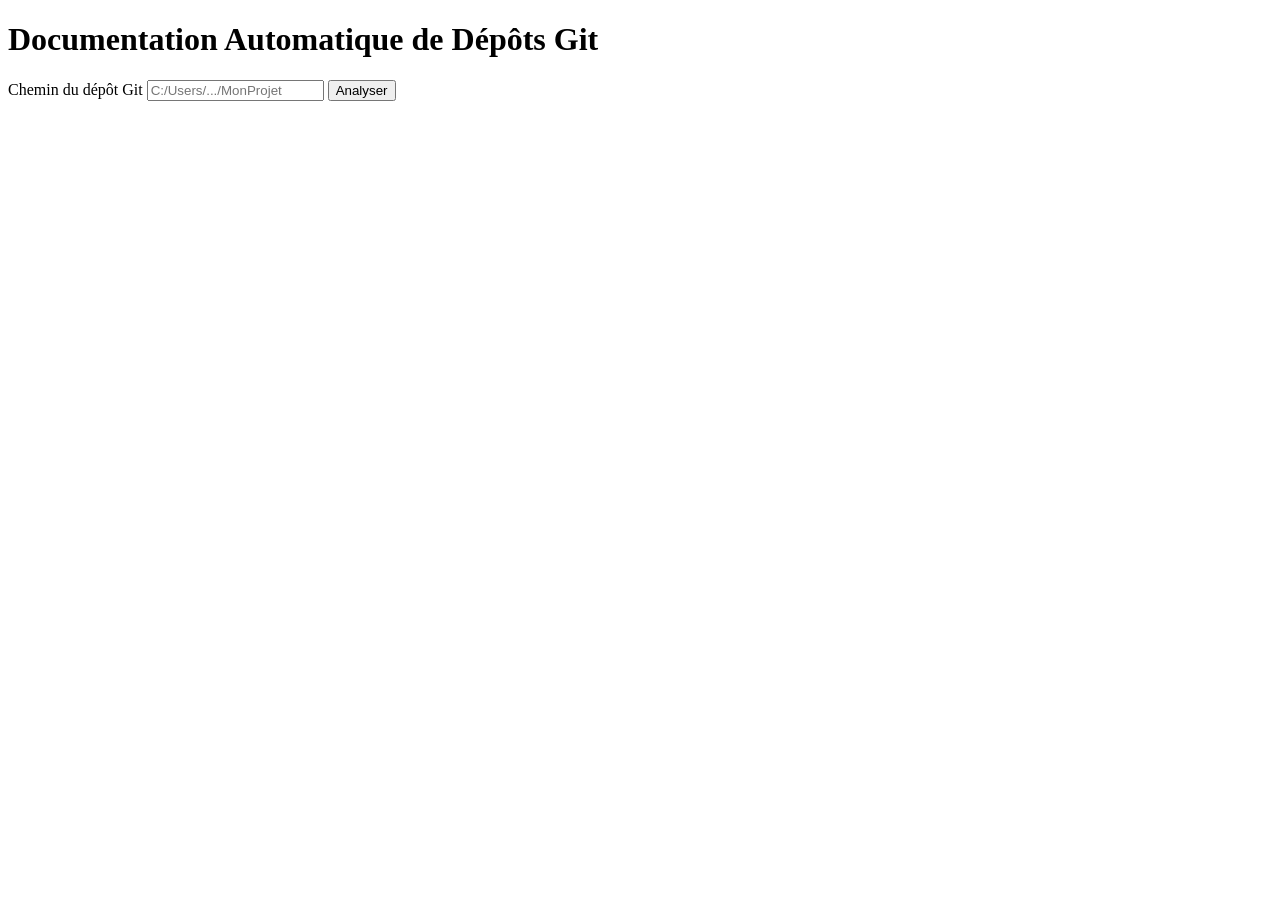
==== templates/index.html @ 940a755f "Initial commit: create Flask project structure" ====
<!DOCTYPE html>
<html lang="fr">
<head>
    <meta charset="UTF-8">
    <title>GitDoc AI</title>
    <link rel="stylesheet" href="{{ url_for('static', filename='css/style.css') }}">
</head>
<body>

<div class="container">

    <h1>Documentation Automatique de Dépôts Git</h1>

    <form>

        <label>Chemin du dépôt Git</label>

        <input
            type="text"
            placeholder="C:/Users/.../MonProjet">

        <button type="submit">
            Analyser
        </button>

    </form>

</div>

</body>
</html>
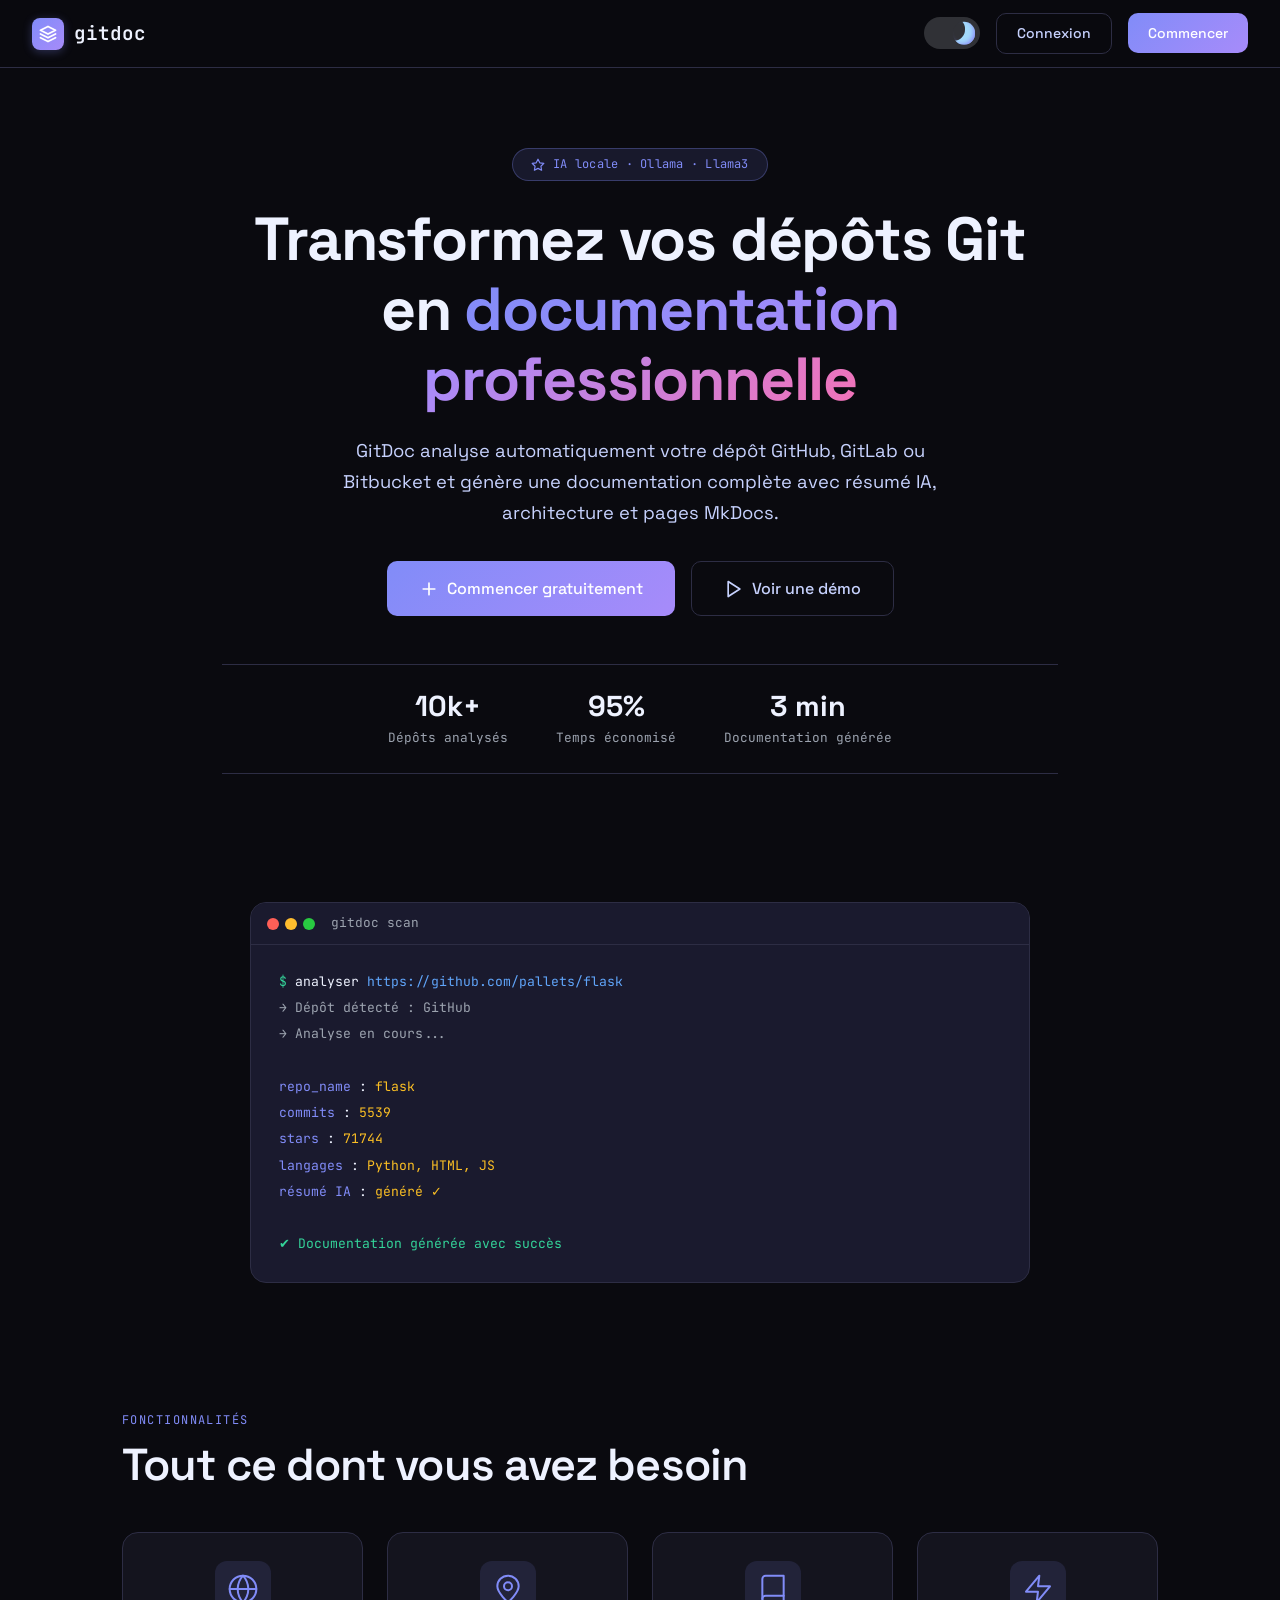
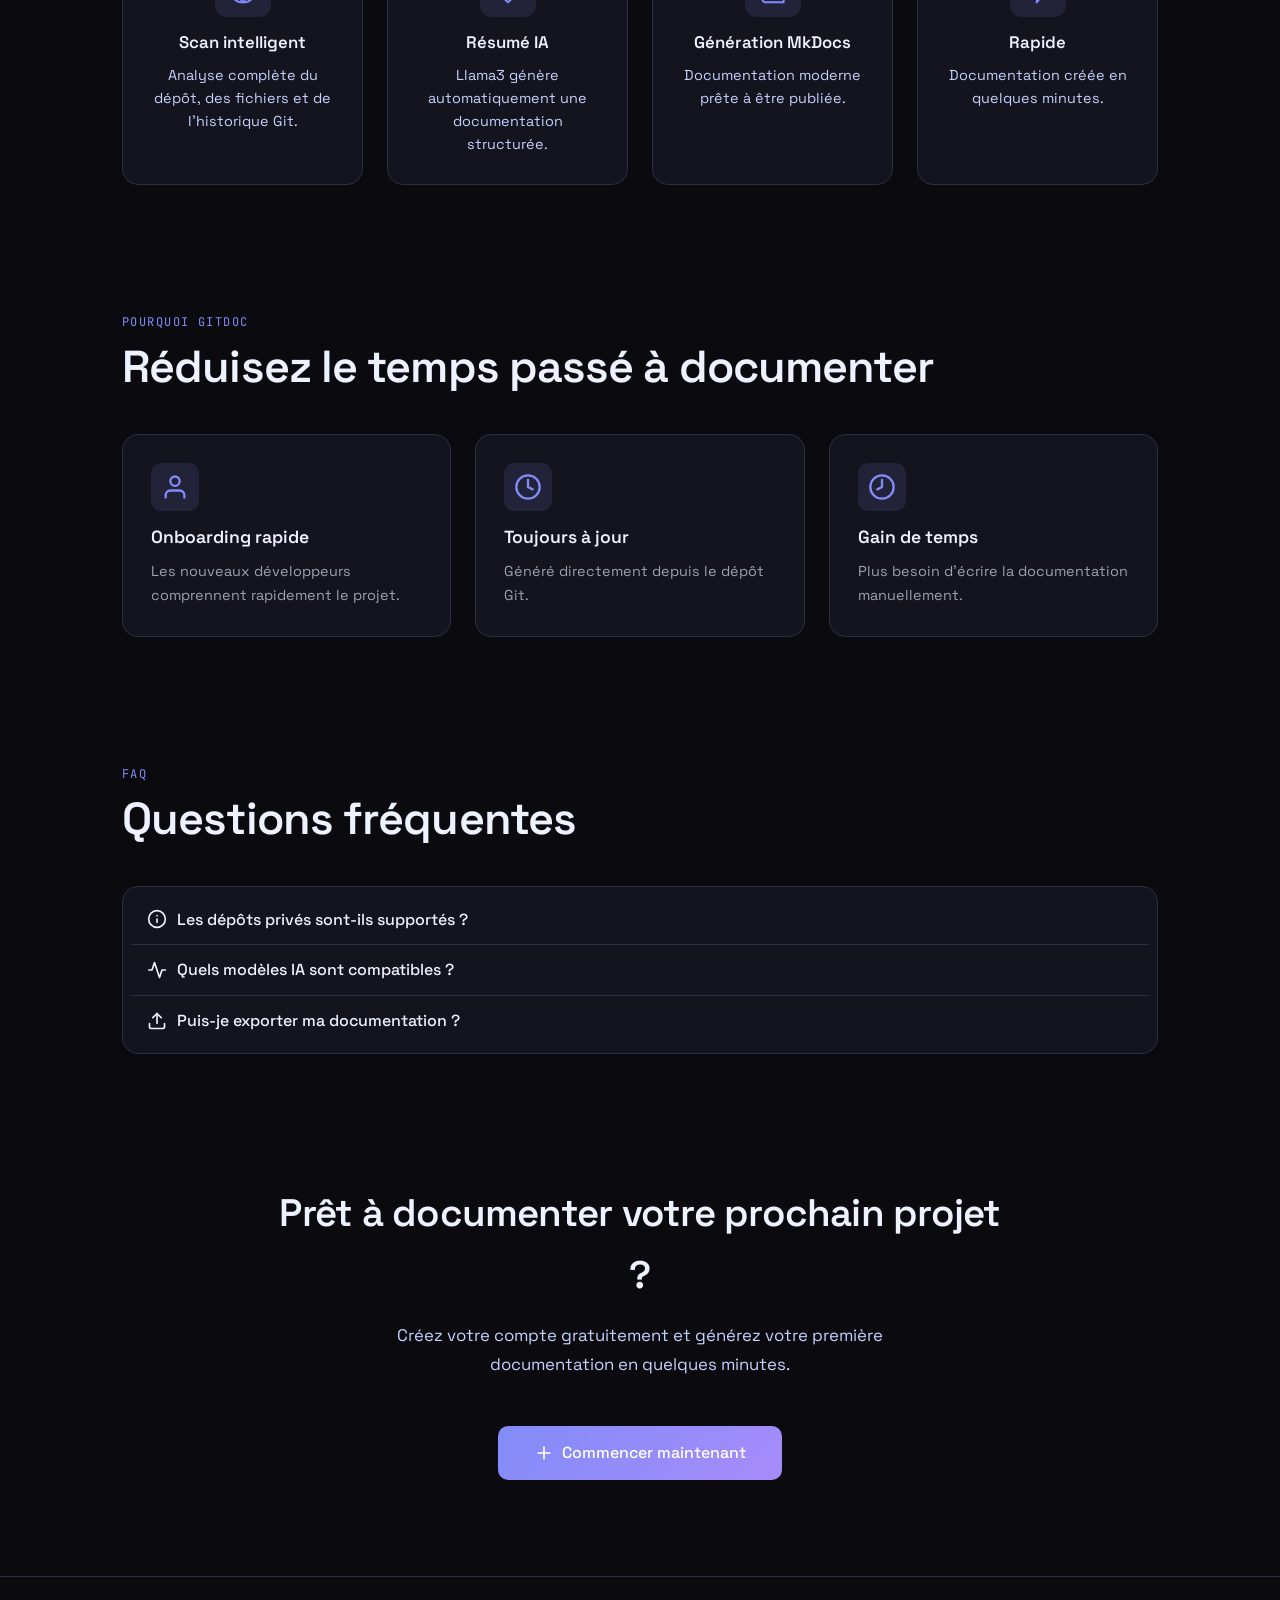
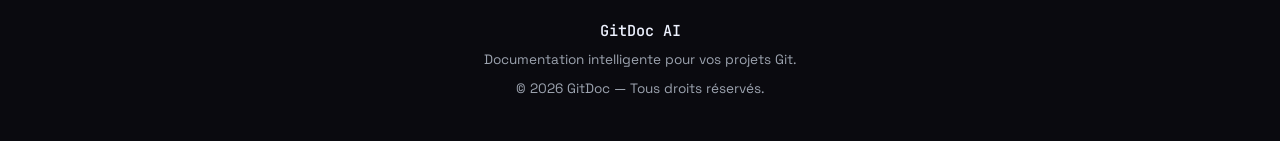
==== commit 3240d6d3: "Update project" ====
--- a/templates/index.html
+++ b/templates/index.html
@@ -1,31 +1,314 @@
 <!DOCTYPE html>
-<html lang="fr">
+<html lang="fr" data-theme="dark">
 <head>
     <meta charset="UTF-8">
-    <title>GitDoc AI</title>
-    <link rel="stylesheet" href="{{ url_for('static', filename='css/style.css') }}">
+    <meta name="viewport" content="width=device-width, initial-scale=1.0">
+    <title>GitDoc AI — Documentation automatique pour vos dépôts Git</title>
+    <link rel="stylesheet" href="/static/css/themes.css">
+    <link rel="stylesheet" href="/static/css/style.css">
 </head>
 <body>
 
-<div class="container">
-
-    <h1>Documentation Automatique de Dépôts Git</h1>
-
-    <form>
-
-        <label>Chemin du dépôt Git</label>
-
-        <input
-            type="text"
-            placeholder="C:/Users/.../MonProjet">
-
-        <button type="submit">
-            Analyser
-        </button>
-
-    </form>
-
-</div>
-
+    <!-- =====================================
+         NAVBAR
+    ===================================== -->
+    <nav class="navbar">
+        <a href="#" class="nav-logo">
+            <div class="logo-icon">
+                <svg width="18" height="18" viewBox="0 0 24 24" fill="none" stroke="white" stroke-width="2.5" stroke-linecap="round" stroke-linejoin="round">
+                    <path d="M12 2L2 7l10 5 10-5-10-5z"/>
+                    <path d="M2 17l10 5 10-5"/>
+                    <path d="M2 12l10 5 10-5"/>
+                </svg>
+            </div>
+            gitdoc<span class="logo-accent"></span>
+        </a>
+
+        <div class="nav-links">
+            <label class="switch" id="themeToggle" title="Changer le thème">
+                <input type="checkbox" id="themeCheckbox">
+                <span class="slider"></span>
+            </label>
+            <a href="/login" class="btn btn-ghost">Connexion</a>
+            <a href="/register" class="btn btn-primary">Commencer</a>
+        </div>
+    </nav>
+
+    <!-- =====================================
+         HERO
+    ===================================== -->
+    <section class="hero">
+        <div class="hero-badge">
+            <svg width="14" height="14" viewBox="0 0 24 24" fill="none" stroke="currentColor" stroke-width="2" stroke-linecap="round" stroke-linejoin="round">
+                <polygon points="12 2 15.09 8.26 22 9.27 17 14.14 18.18 21.02 12 17.77 5.82 21.02 7 14.14 2 9.27 8.91 8.26 12 2"/>
+            </svg>
+            IA locale · Ollama · Llama3
+        </div>
+
+        <h1>
+            Transformez vos dépôts Git en
+            <span class="highlight">documentation professionnelle</span>
+        </h1>
+
+        <p>
+            GitDoc analyse automatiquement votre dépôt GitHub, GitLab ou Bitbucket
+            et génère une documentation complète avec résumé IA, architecture et pages MkDocs.
+        </p>
+
+        <div class="hero-actions">
+            <a href="/register" class="btn btn-primary btn-lg">
+                <svg width="20" height="20" viewBox="0 0 24 24" fill="none" stroke="currentColor" stroke-width="2" stroke-linecap="round" stroke-linejoin="round">
+                    <path d="M12 5v14M5 12h14"/>
+                </svg>
+                Commencer gratuitement
+            </a>
+            <a href="#demo" class="btn btn-ghost btn-lg">
+                <svg width="20" height="20" viewBox="0 0 24 24" fill="none" stroke="currentColor" stroke-width="2" stroke-linecap="round" stroke-linejoin="round">
+                    <polygon points="5 3 19 12 5 21 5 3"/>
+                </svg>
+                Voir une démo
+            </a>
+        </div>
+
+        <div class="hero-stats">
+            <div>
+                <strong>10k+</strong>
+                <span>Dépôts analysés</span>
+            </div>
+            <div>
+                <strong>95%</strong>
+                <span>Temps économisé</span>
+            </div>
+            <div>
+                <strong>3 min</strong>
+                <span>Documentation générée</span>
+            </div>
+        </div>
+    </section>
+
+    <!-- =====================================
+         TERMINAL DEMO
+    ===================================== -->
+    <section id="demo" class="section">
+        <div class="terminal-wrap">
+            <div class="terminal">
+                <div class="terminal-bar">
+                    <span class="terminal-dot" style="background:#FF5F57"></span>
+                    <span class="terminal-dot" style="background:#FFBD2E"></span>
+                    <span class="terminal-dot" style="background:#28CA41"></span>
+                    <span style="margin-left:10px;color:var(--text-muted);font-size:.8rem;">gitdoc scan</span>
+                </div>
+                <div class="terminal-body">
+                    <div>
+                        <span class="t-prompt">$</span>
+                        analyser
+                        <span class="t-url">https://github.com/pallets/flask</span>
+                    </div>
+                    <div class="t-muted">→ Dépôt détecté : GitHub</div>
+                    <div class="t-muted">→ Analyse en cours...</div>
+                    <br>
+                    <div>
+                        <span class="t-key">repo_name</span>
+                        : <span class="t-val">flask</span>
+                    </div>
+                    <div>
+                        <span class="t-key">commits</span>
+                        : <span class="t-val">5539</span>
+                    </div>
+                    <div>
+                        <span class="t-key">stars</span>
+                        : <span class="t-val">71744</span>
+                    </div>
+                    <div>
+                        <span class="t-key">langages</span>
+                        : <span class="t-val">Python, HTML, JS</span>
+                    </div>
+                    <div>
+                        <span class="t-key">résumé IA</span>
+                        : <span class="t-val">généré ✓</span>
+                    </div>
+                    <br>
+                    <div class="t-ok">✔ Documentation générée avec succès</div>
+                </div>
+            </div>
+        </div>
+    </section>
+
+    <!-- =====================================
+         FEATURES
+    ===================================== -->
+    <section class="section">
+        <div class="section-label">Fonctionnalités</div>
+        <h2>Tout ce dont vous avez besoin</h2>
+        <div class="features">
+            <div class="feature-card">
+                <div class="feature-icon">
+                    <svg width="32" height="32" viewBox="0 0 24 24" fill="none" stroke="currentColor" stroke-width="1.5" stroke-linecap="round" stroke-linejoin="round">
+                        <circle cx="12" cy="12" r="10"/>
+                        <line x1="2" y1="12" x2="22" y2="12"/>
+                        <path d="M12 2a15.3 15.3 0 0 1 4 10 15.3 15.3 0 0 1-4 10 15.3 15.3 0 0 1-4-10 15.3 15.3 0 0 1 4-10z"/>
+                    </svg>
+                </div>
+                <h3>Scan intelligent</h3>
+                <p>Analyse complète du dépôt, des fichiers et de l'historique Git.</p>
+            </div>
+
+            <div class="feature-card">
+                <div class="feature-icon">
+                    <svg width="32" height="32" viewBox="0 0 24 24" fill="none" stroke="currentColor" stroke-width="1.5" stroke-linecap="round" stroke-linejoin="round">
+                        <path d="M12 2a8 8 0 0 0-8 8c0 5 8 12 8 12s8-7 8-12a8 8 0 0 0-8-8z"/>
+                        <circle cx="12" cy="10" r="3"/>
+                    </svg>
+                </div>
+                <h3>Résumé IA</h3>
+                <p>Llama3 génère automatiquement une documentation structurée.</p>
+            </div>
+
+            <div class="feature-card">
+                <div class="feature-icon">
+                    <svg width="32" height="32" viewBox="0 0 24 24" fill="none" stroke="currentColor" stroke-width="1.5" stroke-linecap="round" stroke-linejoin="round">
+                        <path d="M4 19.5A2.5 2.5 0 0 1 6.5 17H20"/>
+                        <path d="M6.5 2H20v20H6.5A2.5 2.5 0 0 1 4 19.5v-15A2.5 2.5 0 0 1 6.5 2z"/>
+                    </svg>
+                </div>
+                <h3>Génération MkDocs</h3>
+                <p>Documentation moderne prête à être publiée.</p>
+            </div>
+
+            <div class="feature-card">
+                <div class="feature-icon">
+                    <svg width="32" height="32" viewBox="0 0 24 24" fill="none" stroke="currentColor" stroke-width="1.5" stroke-linecap="round" stroke-linejoin="round">
+                        <polygon points="13 2 3 14 12 14 11 22 21 10 12 10 13 2"/>
+                    </svg>
+                </div>
+                <h3>Rapide</h3>
+                <p>Documentation créée en quelques minutes.</p>
+            </div>
+        </div>
+    </section>
+
+    <!-- =====================================
+         WHY GITDOC
+    ===================================== -->
+    <section class="section">
+        <div class="section-label">Pourquoi GitDoc</div>
+        <h2>Réduisez le temps passé à documenter</h2>
+        <div class="grid-3">
+            <div class="card">
+                <div class="card-icon">
+                    <svg width="28" height="28" viewBox="0 0 24 24" fill="none" stroke="var(--primary)" stroke-width="2" stroke-linecap="round" stroke-linejoin="round">
+                        <path d="M20 21v-2a4 4 0 0 0-4-4H8a4 4 0 0 0-4 4v2"/>
+                        <circle cx="12" cy="7" r="4"/>
+                    </svg>
+                </div>
+                <h3>Onboarding rapide</h3>
+                <p class="text-muted">Les nouveaux développeurs comprennent rapidement le projet.</p>
+            </div>
+
+            <div class="card">
+                <div class="card-icon">
+                    <svg width="28" height="28" viewBox="0 0 24 24" fill="none" stroke="var(--primary)" stroke-width="2" stroke-linecap="round" stroke-linejoin="round">
+                        <circle cx="12" cy="12" r="10"/>
+                        <polyline points="12 6 12 12 16 14"/>
+                    </svg>
+                </div>
+                <h3>Toujours à jour</h3>
+                <p class="text-muted">Généré directement depuis le dépôt Git.</p>
+            </div>
+
+            <div class="card">
+                <div class="card-icon">
+                    <svg width="28" height="28" viewBox="0 0 24 24" fill="none" stroke="var(--primary)" stroke-width="2" stroke-linecap="round" stroke-linejoin="round">
+                        <circle cx="12" cy="12" r="10"/>
+                        <polyline points="12 6 12 12 8 14"/>
+                    </svg>
+                </div>
+                <h3>Gain de temps</h3>
+                <p class="text-muted">Plus besoin d'écrire la documentation manuellement.</p>
+            </div>
+        </div>
+    </section>
+
+    <!-- =====================================
+         FAQ
+    ===================================== -->
+    <section class="section">
+        <div class="section-label">FAQ</div>
+        <h2>Questions fréquentes</h2>
+        <div class="card faq-card">
+            <details>
+                <summary>
+                    <svg width="20" height="20" viewBox="0 0 24 24" fill="none" stroke="currentColor" stroke-width="2" stroke-linecap="round" stroke-linejoin="round">
+                        <circle cx="12" cy="12" r="10"/>
+                        <line x1="12" y1="16" x2="12" y2="12"/>
+                        <line x1="12" y1="8" x2="12.01" y2="8"/>
+                    </svg>
+                    Les dépôts privés sont-ils supportés ?
+                </summary>
+                <p class="mt-2 text-muted">Oui, via un token GitHub ou GitLab.</p>
+            </details>
+            <hr class="divider">
+            <details>
+                <summary>
+                    <svg width="20" height="20" viewBox="0 0 24 24" fill="none" stroke="currentColor" stroke-width="2" stroke-linecap="round" stroke-linejoin="round">
+                        <polyline points="22 12 18 12 15 21 9 3 6 12 2 12"/>
+                    </svg>
+                    Quels modèles IA sont compatibles ?
+                </summary>
+                <p class="mt-2 text-muted">Llama3, Mistral, Gemma et tout modèle Ollama.</p>
+            </details>
+            <hr class="divider">
+            <details>
+                <summary>
+                    <svg width="20" height="20" viewBox="0 0 24 24" fill="none" stroke="currentColor" stroke-width="2" stroke-linecap="round" stroke-linejoin="round">
+                        <path d="M21 15v4a2 2 0 0 1-2 2H5a2 2 0 0 1-2-2v-4"/>
+                        <polyline points="17 8 12 3 7 8"/>
+                        <line x1="12" y1="3" x2="12" y2="15"/>
+                    </svg>
+                    Puis-je exporter ma documentation ?
+                </summary>
+                <p class="mt-2 text-muted">Oui, sous forme de site MkDocs.</p>
+            </details>
+        </div>
+    </section>
+
+    <!-- =====================================
+         CTA
+    ===================================== -->
+    <section class="cta-section">
+        <h2>Prêt à documenter votre prochain projet ?</h2>
+        <p>Créez votre compte gratuitement et générez votre première documentation en quelques minutes.</p>
+        <a href="/register" class="btn btn-primary btn-lg mt-3">
+            <svg width="20" height="20" viewBox="0 0 24 24" fill="none" stroke="currentColor" stroke-width="2" stroke-linecap="round" stroke-linejoin="round">
+                <path d="M12 5v14M5 12h14"/>
+            </svg>
+            Commencer maintenant
+        </a>
+    </section>
+
+    <!-- =====================================
+         FOOTER
+    ===================================== -->
+    <footer class="footer">
+        <div>GitDoc AI</div>
+        <div class="mt-1">Documentation intelligente pour vos projets Git.</div>
+        <div class="mt-1">© 2026 GitDoc — Tous droits réservés.</div>
+    </footer>
+
+    <script>
+        (() => {
+            const checkbox = document.getElementById('themeCheckbox');
+            const html = document.documentElement;
+            const saved = localStorage.getItem('gitdoc-theme') || 'dark';
+            html.setAttribute('data-theme', saved);
+            checkbox.checked = (saved === 'dark');
+
+            checkbox.addEventListener('change', () => {
+                const next = checkbox.checked ? 'dark' : 'light';
+                html.setAttribute('data-theme', next);
+                localStorage.setItem('gitdoc-theme', next);
+            });
+        })();
+    </script>
 </body>
 </html>
--- a/static/css/themes.css
+++ b/static/css/themes.css
@@ -0,0 +1,185 @@
+/* ═══════════════════════════════════════════════
+   themes.css — Thèmes Light/Dark Vibrants
+   ═══════════════════════════════════════════════ */
+
+/* ── Thème Light ── */
+[data-theme="light"] {
+    --background: #F8F7F2;
+    --surface: #FFFFFF;
+    --primary: #4F46E5;
+    --secondary: #F59E0B;
+    --accent: #1E1B4B;
+    --text-primary: #1E1B4B;
+    --text-secondary: #4B5563;
+    --text-muted: #6B7280;
+    --border: #E5E7EB;
+    --border-hover: #A5B4FC;
+    --nav-bg: rgba(248, 247, 242, 0.92);
+    --code-bg: #F3F4F6;
+    --input-bg: #FFFFFF;
+    --accent-bg: rgba(79, 70, 229, 0.10);
+    --accent-border: rgba(79, 70, 229, 0.25);
+    --accent-hover: #4338CA;
+    --success: #10B981;
+    --success-bg: rgba(16, 185, 129, 0.12);
+    --danger: #EF4444;
+    --danger-bg: rgba(239, 68, 68, 0.12);
+    --warning: #F59E0B;
+    --warning-bg: rgba(245, 158, 11, 0.12);
+    --info: #3B82F6;
+    --info-bg: rgba(59, 130, 246, 0.12);
+    --green: #059669;
+    --blue: #4F46E5;
+    --orange: #D97706;
+    --red: #DC2626;
+    --purple: #7C3AED;
+    --shadow: 0 4px 24px rgba(0, 0, 0, 0.06);
+    --shadow-hover: 0 8px 32px rgba(79, 70, 229, 0.12);
+    --icon-gradient: linear-gradient(135deg, #4F46E5, #7C3AED);
+}
+
+/* ── Thème Dark ── */
+[data-theme="dark"] {
+    --background: #0A0A0F;
+    --surface: #14141E;
+    --primary: #818CF8;
+    --secondary: #FBBF24;
+    --accent: #EEF2FF;
+    --text-primary: #EEF2FF;
+    --text-secondary: #C7D2FE;
+    --text-muted: #9CA3AF;
+    --border: #2D2D44;
+    --border-hover: #6366F1;
+    --nav-bg: rgba(10, 10, 15, 0.92);
+    --code-bg: #1A1A2E;
+    --input-bg: #1A1A2E;
+    --accent-bg: rgba(129, 140, 248, 0.12);
+    --accent-border: rgba(129, 140, 248, 0.30);
+    --accent-hover: #6366F1;
+    --success: #34D399;
+    --success-bg: rgba(52, 211, 153, 0.12);
+    --danger: #F87171;
+    --danger-bg: rgba(248, 113, 113, 0.12);
+    --warning: #FBBF24;
+    --warning-bg: rgba(251, 191, 36, 0.12);
+    --info: #60A5FA;
+    --info-bg: rgba(96, 165, 250, 0.12);
+    --green: #34D399;
+    --blue: #818CF8;
+    --orange: #FBBF24;
+    --red: #F87171;
+    --purple: #A78BFA;
+    --shadow: 0 4px 24px rgba(0, 0, 0, 0.4);
+    --shadow-hover: 0 8px 32px rgba(129, 140, 248, 0.15);
+    --icon-gradient: linear-gradient(135deg, #818CF8, #A78BFA);
+}
+
+/* Variables dérivées communes */
+:root {
+    --bg-primary: var(--background);
+    --bg-secondary: var(--surface);
+    --bg-tertiary: var(--code-bg);
+    --bg-card: var(--surface);
+    --text-light: var(--text-primary);
+    --accent-light: var(--primary);
+    --accent-dark: var(--accent);
+    --green: var(--success);
+    --red: var(--danger);
+    --orange: var(--warning);
+    --blue: var(--info);
+}
+
+/* Transition pour les changements de thème */
+* {
+    transition: 
+        background-color 0.3s cubic-bezier(0.4, 0, 0.2, 1),
+        color 0.3s cubic-bezier(0.4, 0, 0.2, 1),
+        border-color 0.3s cubic-bezier(0.4, 0, 0.2, 1),
+        box-shadow 0.3s cubic-bezier(0.4, 0, 0.2, 1),
+        fill 0.3s cubic-bezier(0.4, 0, 0.2, 1);
+}
+
+/* Styles spécifiques au thème Light */
+[data-theme="light"] .navbar {
+    border-bottom-color: #E5E7EB;
+}
+[data-theme="light"] .feature-card:hover {
+    box-shadow: 0 8px 32px rgba(79, 70, 229, 0.08);
+}
+[data-theme="light"] .btn-primary {
+    background: linear-gradient(135deg, #4F46E5, #7C3AED);
+}
+[data-theme="light"] .btn-primary:hover {
+    background: linear-gradient(135deg, #4338CA, #6D28D9);
+    box-shadow: 0 4px 20px rgba(79, 70, 229, 0.3);
+}
+[data-theme="light"] .hero .highlight {
+    background: linear-gradient(135deg, #4F46E5, #7C3AED, #EC4899);
+    -webkit-background-clip: text;
+    -webkit-text-fill-color: transparent;
+    background-clip: text;
+}
+[data-theme="light"] .terminal {
+    border-color: #E5E7EB;
+}
+[data-theme="light"] .terminal-bar {
+    background: #F3F4F6;
+}
+
+/* Styles spécifiques au thème Dark */
+[data-theme="dark"] .navbar {
+    border-bottom-color: #2D2D44;
+}
+[data-theme="dark"] .feature-card:hover {
+    box-shadow: 0 8px 32px rgba(129, 140, 248, 0.08);
+}
+[data-theme="dark"] .btn-primary {
+    background: linear-gradient(135deg, #818CF8, #A78BFA);
+}
+[data-theme="dark"] .btn-primary:hover {
+    background: linear-gradient(135deg, #6366F1, #8B5CF6);
+    box-shadow: 0 4px 20px rgba(129, 140, 248, 0.25);
+}
+[data-theme="dark"] .hero .highlight {
+    background: linear-gradient(135deg, #818CF8, #A78BFA, #F472B6);
+    -webkit-background-clip: text;
+    -webkit-text-fill-color: transparent;
+    background-clip: text;
+}
+[data-theme="dark"] .terminal {
+    border-color: #2D2D44;
+}
+[data-theme="dark"] .terminal-bar {
+    background: #1A1A2E;
+}
+
+/* Personnalisation des scrollbars */
+[data-theme="light"] ::-webkit-scrollbar {
+    width: 8px;
+    height: 8px;
+}
+[data-theme="light"] ::-webkit-scrollbar-track {
+    background: #F3F4F6;
+}
+[data-theme="light"] ::-webkit-scrollbar-thumb {
+    background: #D1D5DB;
+    border-radius: 999px;
+}
+[data-theme="light"] ::-webkit-scrollbar-thumb:hover {
+    background: #9CA3AF;
+}
+
+[data-theme="dark"] ::-webkit-scrollbar {
+    width: 8px;
+    height: 8px;
+}
+[data-theme="dark"] ::-webkit-scrollbar-track {
+    background: #1A1A2E;
+}
+[data-theme="dark"] ::-webkit-scrollbar-thumb {
+    background: #2D2D44;
+    border-radius: 999px;
+}
+[data-theme="dark"] ::-webkit-scrollbar-thumb:hover {
+    background: #4B4B6B;
+}
--- a/static/css/style.css
+++ b/static/css/style.css
@@ -0,0 +1,1868 @@
+/* ═══════════════════════════════════════════════
+   style.css — Styles GitDoc AI
+   ═══════════════════════════════════════════════ */
+
+@import url('https://fonts.googleapis.com/css2?family=Space+Grotesk:wght@400;500;600;700&family=JetBrains+Mono:wght@400;500&display=swap');
+
+/* ── Reset ── */
+*, *::before, *::after {
+    box-sizing: border-box;
+    margin: 0;
+    padding: 0;
+}
+
+/* ── Base ── */
+:root {
+    --radius: 10px;
+    --radius-lg: 16px;
+    --radius-xl: 24px;
+    --transition: all 0.25s ease;
+}
+
+html {
+    scroll-behavior: smooth;
+}
+
+body {
+    font-family: 'Space Grotesk', sans-serif;
+    background: var(--bg-primary);
+    color: var(--text-primary);
+    min-height: 100vh;
+    line-height: 1.6;
+    transition: background 0.3s ease, color 0.3s ease;
+}
+
+/* ════════════════════════════════════════════════
+   NAVBAR
+   ════════════════════════════════════════════════ */
+.navbar {
+    position: sticky;
+    top: 0;
+    z-index: 100;
+    background: var(--nav-bg);
+    backdrop-filter: blur(16px);
+    -webkit-backdrop-filter: blur(16px);
+    border-bottom: 1px solid var(--border);
+    padding: 0 2rem;
+    height: 68px;
+    display: flex;
+    align-items: center;
+    justify-content: space-between;
+    transition: background 0.3s ease, border-color 0.3s ease;
+}
+
+.nav-logo {
+    font-family: 'JetBrains Mono', monospace;
+    font-size: 1.2rem;
+    font-weight: 600;
+    color: var(--text-primary);
+    text-decoration: none;
+    display: flex;
+    align-items: center;
+    gap: 10px;
+    transition: color 0.3s ease;
+}
+
+.logo-icon {
+    width: 32px;
+    height: 32px;
+    border-radius: 8px;
+    background: var(--icon-gradient);
+    display: flex;
+    align-items: center;
+    justify-content: center;
+    flex-shrink: 0;
+    box-shadow: 0 2px 10px rgba(129, 140, 248, 0.3);
+}
+
+.nav-links {
+    display: flex;
+    align-items: center;
+    gap: 1rem;
+}
+
+/* ── Switch Toggle ── */
+.switch {
+    display: block;
+    --width-of-switch: 3.5em;
+    --height-of-switch: 2em;
+    --size-of-icon: 1.4em;
+    --slider-offset: 0.3em;
+    position: relative;
+    width: var(--width-of-switch);
+    height: var(--height-of-switch);
+    flex-shrink: 0;
+    cursor: pointer;
+}
+
+.switch input {
+    opacity: 0;
+    width: 0;
+    height: 0;
+}
+
+.slider {
+    position: absolute;
+    cursor: pointer;
+    top: 0;
+    left: 0;
+    right: 0;
+    bottom: 0;
+    background-color: #f4f4f5;
+    transition: .4s;
+    border-radius: 30px;
+}
+
+.slider:before {
+    position: absolute;
+    content: "";
+    height: var(--size-of-icon, 1.4em);
+    width: var(--size-of-icon, 1.4em);
+    border-radius: 20px;
+    left: var(--slider-offset, 0.3em);
+    top: 50%;
+    transform: translateY(-50%);
+    background: linear-gradient(40deg, #ff0080, #ff8c00 70%);
+    transition: .4s;
+}
+
+input:checked + .slider {
+    background-color: #303136;
+}
+
+input:checked + .slider:before {
+    left: calc(100% - (var(--size-of-icon, 1.4em) + var(--slider-offset, 0.3em)));
+    background: #303136;
+    box-shadow: inset -3px -2px 5px -2px #8983f7, inset -10px -4px 0 0 #a3dafb;
+}
+
+/* ════════════════════════════════════════════════
+   BOUTONS
+   ════════════════════════════════════════════════ */
+.btn {
+    display: inline-flex;
+    align-items: center;
+    justify-content: center;
+    gap: 8px;
+    padding: 8px 20px;
+    border-radius: var(--radius);
+    font-family: 'Space Grotesk', sans-serif;
+    font-size: 0.875rem;
+    font-weight: 500;
+    text-decoration: none;
+    cursor: pointer;
+    transition: var(--transition);
+    border: none;
+    white-space: nowrap;
+    min-height: 40px;
+}
+
+.btn-primary {
+    background: var(--primary);
+    color: #fff;
+}
+
+.btn-primary:hover {
+    background: var(--accent-hover);
+    transform: translateY(-2px);
+    box-shadow: 0 4px 16px rgba(79, 70, 229, 0.3);
+}
+
+.btn-ghost {
+    background: transparent;
+    color: var(--text-secondary);
+    border: 1px solid var(--border);
+}
+
+.btn-ghost:hover {
+    color: var(--text-primary);
+    background: var(--bg-tertiary);
+    border-color: var(--text-muted);
+    transform: translateY(-2px);
+}
+
+.btn-lg {
+    padding: 14px 32px;
+    font-size: 1rem;
+    min-height: 52px;
+}
+
+/* ════════════════════════════════════════════════
+   HERO
+   ════════════════════════════════════════════════ */
+.hero {
+    padding: 5rem 2rem 4rem;
+    text-align: center;
+    max-width: 900px;
+    margin: 0 auto;
+}
+
+.hero-badge {
+    display: inline-flex;
+    align-items: center;
+    gap: 8px;
+    font-family: 'JetBrains Mono', monospace;
+    font-size: 0.75rem;
+    padding: 6px 18px;
+    border-radius: 999px;
+    background: var(--accent-bg);
+    color: var(--primary);
+    border: 1px solid var(--accent-border);
+    margin-bottom: 1.5rem;
+    letter-spacing: 0.02em;
+    transition: background 0.3s ease, color 0.3s ease;
+}
+
+.hero h1 {
+    font-size: clamp(2.2rem, 5vw, 3.8rem);
+    font-weight: 700;
+    line-height: 1.15;
+    margin-bottom: 1.25rem;
+    letter-spacing: -0.02em;
+}
+
+.hero .highlight {
+    background: var(--icon-gradient);
+    -webkit-background-clip: text;
+    -webkit-text-fill-color: transparent;
+    background-clip: text;
+}
+
+.hero p {
+    font-size: 1.15rem;
+    color: var(--text-secondary);
+    max-width: 640px;
+    margin: 0 auto 2rem;
+    line-height: 1.7;
+}
+
+.hero-actions {
+    display: flex;
+    justify-content: center;
+    gap: 1rem;
+    flex-wrap: wrap;
+    margin-bottom: 3rem;
+}
+
+.hero-stats {
+    display: flex;
+    justify-content: center;
+    gap: 3rem;
+    flex-wrap: wrap;
+    padding: 1.5rem 0;
+    border-top: 1px solid var(--border);
+    border-bottom: 1px solid var(--border);
+}
+
+.hero-stats div {
+    text-align: center;
+}
+
+.hero-stats strong {
+    display: block;
+    font-size: 1.8rem;
+    font-weight: 700;
+    color: var(--text-primary);
+    line-height: 1.2;
+}
+
+.hero-stats span {
+    font-size: 0.8rem;
+    color: var(--text-muted);
+    font-family: 'JetBrains Mono', monospace;
+}
+
+/* ════════════════════════════════════════════════
+   SECTIONS
+   ════════════════════════════════════════════════ */
+.section {
+    padding: 4rem 2rem;
+    max-width: 1100px;
+    margin: 0 auto;
+}
+
+.section-label {
+    font-family: 'JetBrains Mono', monospace;
+    font-size: 0.75rem;
+    color: var(--primary);
+    text-transform: uppercase;
+    letter-spacing: 0.12em;
+    margin-bottom: 0.5rem;
+    display: block;
+}
+
+.section h2 {
+    font-size: clamp(1.8rem, 3.5vw, 2.8rem);
+    font-weight: 600;
+    margin-bottom: 2.5rem;
+    letter-spacing: -0.02em;
+    line-height: 1.2;
+}
+
+/* ════════════════════════════════════════════════
+   TERMINAL
+   ════════════════════════════════════════════════ */
+.terminal-wrap {
+    max-width: 780px;
+    margin: 0 auto;
+}
+
+.terminal {
+    background: var(--code-bg);
+    border: 1px solid var(--border);
+    border-radius: var(--radius-lg);
+    overflow: hidden;
+    font-family: 'JetBrains Mono', monospace;
+    transition: border-color 0.3s ease, background 0.3s ease;
+}
+
+.terminal-bar {
+    background: var(--bg-tertiary);
+    padding: 10px 16px;
+    display: flex;
+    align-items: center;
+    gap: 6px;
+    border-bottom: 1px solid var(--border);
+    transition: background 0.3s ease, border-color 0.3s ease;
+}
+
+.terminal-dot {
+    width: 12px;
+    height: 12px;
+    border-radius: 50%;
+    flex-shrink: 0;
+}
+
+.terminal-body {
+    padding: 1.5rem 1.75rem;
+    font-size: 0.82rem;
+    line-height: 2;
+    color: var(--text-primary);
+}
+
+.t-prompt {
+    color: var(--green);
+}
+.t-url {
+    color: var(--blue);
+}
+.t-key {
+    color: var(--primary);
+}
+.t-val {
+    color: var(--orange);
+}
+.t-ok {
+    color: var(--green);
+}
+.t-muted {
+    color: var(--text-muted);
+}
+
+/* ════════════════════════════════════════════════
+   FEATURES
+   ════════════════════════════════════════════════ */
+.features {
+    display: grid;
+    grid-template-columns: repeat(auto-fit, minmax(220px, 1fr));
+    gap: 1.5rem;
+}
+
+.feature-card {
+    background: var(--bg-secondary);
+    border: 1px solid var(--border);
+    border-radius: var(--radius-lg);
+    padding: 1.75rem 1.5rem;
+    text-align: center;
+    transition: var(--transition);
+}
+
+.feature-card:hover {
+    border-color: var(--border-hover);
+    transform: translateY(-4px);
+    box-shadow: var(--shadow-hover);
+}
+
+.feature-icon {
+    display: flex;
+    align-items: center;
+    justify-content: center;
+    width: 56px;
+    height: 56px;
+    margin: 0 auto 0.75rem;
+    border-radius: 12px;
+    background: var(--accent-bg);
+    color: var(--primary);
+    transition: var(--transition);
+}
+
+.feature-card:hover .feature-icon {
+    background: var(--primary);
+    color: white;
+    transform: scale(1.05);
+}
+
+.feature-card h3 {
+    font-size: 1.05rem;
+    font-weight: 600;
+    margin-bottom: 0.5rem;
+}
+
+.feature-card p {
+    font-size: 0.9rem;
+    color: var(--text-secondary);
+    line-height: 1.6;
+}
+
+/* ════════════════════════════════════════════════
+   CARDS
+   ════════════════════════════════════════════════ */
+.card {
+    background: var(--bg-secondary);
+    border: 1px solid var(--border);
+    border-radius: var(--radius-lg);
+    padding: 1.75rem;
+    transition: var(--transition);
+}
+
+.card:hover {
+    border-color: var(--border-hover);
+}
+
+.card-icon {
+    display: flex;
+    align-items: center;
+    justify-content: center;
+    width: 48px;
+    height: 48px;
+    margin-bottom: 0.75rem;
+    border-radius: 10px;
+    background: var(--accent-bg);
+}
+
+.card h3 {
+    font-size: 1.1rem;
+    font-weight: 600;
+    margin-bottom: 0.5rem;
+}
+
+.card p {
+    font-size: 0.9rem;
+    line-height: 1.7;
+}
+
+/* ── Grids ── */
+.grid-3 {
+    display: grid;
+    grid-template-columns: repeat(auto-fit, minmax(240px, 1fr));
+    gap: 1.5rem;
+}
+
+/* ════════════════════════════════════════════════
+   FAQ
+   ════════════════════════════════════════════════ */
+.faq-card {
+    padding: 0.5rem;
+}
+
+details {
+    cursor: pointer;
+    padding: 0.75rem 1rem;
+}
+
+details summary {
+    display: flex;
+    align-items: center;
+    gap: 10px;
+    font-weight: 500;
+    font-size: 1rem;
+    color: var(--text-primary);
+    transition: color 0.3s ease;
+    list-style: none;
+}
+
+details summary::-webkit-details-marker {
+    display: none;
+}
+
+details summary:hover {
+    color: var(--primary);
+}
+
+details[open] summary {
+    color: var(--primary);
+}
+
+details .mt-2 {
+    margin-top: 0.5rem;
+    padding-left: 2rem;
+}
+
+/* ════════════════════════════════════════════════
+   DIVIDER
+   ════════════════════════════════════════════════ */
+.divider {
+    border: none;
+    border-top: 1px solid var(--border);
+    margin: 0;
+}
+
+.mt-1 { margin-top: 0.25rem; }
+.mt-2 { margin-top: 0.5rem; }
+.mt-3 { margin-top: 1.5rem; }
+.mb-3 { margin-bottom: 1.5rem; }
+
+/* ════════════════════════════════════════════════
+   CTA SECTION
+   ════════════════════════════════════════════════ */
+.cta-section {
+    text-align: center;
+    padding: 4rem 2rem;
+    max-width: 800px;
+    margin: 0 auto;
+}
+
+.cta-section h2 {
+    font-size: clamp(1.8rem, 3vw, 2.6rem);
+    font-weight: 600;
+    margin-bottom: 1rem;
+    letter-spacing: -0.02em;
+}
+
+.cta-section p {
+    font-size: 1.05rem;
+    color: var(--text-secondary);
+    max-width: 520px;
+    margin: 0 auto 1.5rem;
+    line-height: 1.7;
+}
+
+.cta-section .btn {
+    min-height: 52px;
+    padding: 14px 36px;
+    font-size: 1rem;
+}
+
+/* ════════════════════════════════════════════════
+   FOOTER
+   ════════════════════════════════════════════════ */
+.footer {
+    border-top: 1px solid var(--border);
+    padding: 2.5rem 2rem;
+    text-align: center;
+    font-size: 0.85rem;
+    color: var(--text-muted);
+    line-height: 1.8;
+    margin-top: 2rem;
+}
+
+.footer > div:first-child {
+    font-family: 'JetBrains Mono', monospace;
+    font-weight: 500;
+    color: var(--text-primary);
+    font-size: 0.95rem;
+}
+
+/* ════════════════════════════════════════════════
+   TEXT UTILITIES
+   ════════════════════════════════════════════════ */
+.text-muted {
+    color: var(--text-muted);
+}
+.text-center {
+    text-align: center;
+}
+
+/* ════════════════════════════════════════════════
+   RESPONSIVE
+   ════════════════════════════════════════════════ */
+@media (max-width: 768px) {
+    .navbar {
+        padding: 0 1rem;
+        height: 60px;
+    }
+    .nav-logo {
+        font-size: 0.95rem;
+    }
+    .nav-links {
+        gap: 8px;
+    }
+    .btn {
+        font-size: 0.8rem;
+        padding: 6px 14px;
+        min-height: 34px;
+    }
+    .btn-lg {
+        padding: 10px 22px;
+        min-height: 44px;
+        font-size: 0.9rem;
+    }
+    .hero {
+        padding: 3rem 1rem 2.5rem;
+    }
+    .hero h1 {
+        font-size: 1.8rem;
+    }
+    .hero p {
+        font-size: 1rem;
+    }
+    .hero-actions {
+        flex-direction: column;
+        align-items: center;
+    }
+    .hero-actions .btn {
+        width: 100%;
+        max-width: 280px;
+    }
+    .hero-stats {
+        gap: 1.5rem;
+    }
+    .hero-stats strong {
+        font-size: 1.4rem;
+    }
+    .section {
+        padding: 2.5rem 1rem;
+    }
+    .section h2 {
+        font-size: 1.6rem;
+    }
+    .terminal-body {
+        padding: 1rem 1.25rem;
+        font-size: 0.72rem;
+        line-height: 1.8;
+    }
+    .features {
+        grid-template-columns: 1fr 1fr;
+        gap: 1rem;
+    }
+    .feature-card {
+        padding: 1.25rem 1rem;
+    }
+    .grid-3 {
+        grid-template-columns: 1fr;
+    }
+    .cta-section {
+        padding: 2.5rem 1rem;
+    }
+    .cta-section h2 {
+        font-size: 1.6rem;
+    }
+    .footer {
+        padding: 1.5rem 1rem;
+        font-size: 0.75rem;
+    }
+}
+
+@media (max-width: 480px) {
+    .features {
+        grid-template-columns: 1fr;
+    }
+    .hero-stats {
+        flex-direction: column;
+        gap: 1rem;
+        padding: 1rem 0;
+    }
+    .hero-stats div {
+        display: flex;
+        justify-content: space-between;
+        align-items: center;
+        gap: 1rem;
+        padding: 0.5rem 0;
+        border-bottom: 1px solid var(--border);
+    }
+    .hero-stats div:last-child {
+        border-bottom: none;
+    }
+    .hero-stats strong {
+        font-size: 1.2rem;
+    }
+    .nav-links .btn-ghost {
+        display: none;
+    }
+    .terminal-body {
+        font-size: 0.65rem;
+        padding: 0.75rem 1rem;
+        line-height: 1.6;
+    }
+}
+    /* ════════════════════════════════════════════════
+    AUTH PAGES (Login / Register)
+    ════════════════════════════════════════════════ */
+
+    /* ── Navbar Auth ── */
+    .auth-nav {
+        position: sticky;
+        top: 0;
+        z-index: 100;
+        padding: 0 2rem;
+        height: 68px;
+        display: flex;
+        justify-content: space-between;
+        align-items: center;
+        border-bottom: 1px solid var(--border);
+        background: var(--nav-bg);
+        backdrop-filter: blur(16px);
+        -webkit-backdrop-filter: blur(16px);
+        transition: background 0.3s ease, border-color 0.3s ease;
+    }
+
+    .auth-nav .nav-logo {
+        font-family: 'JetBrains Mono', monospace;
+        font-size: 1.2rem;
+        font-weight: 600;
+        color: var(--text-primary);
+        text-decoration: none;
+        display: flex;
+        align-items: center;
+        gap: 10px;
+        transition: color 0.3s ease;
+    }
+
+    .auth-nav .nav-actions {
+        display: flex;
+        align-items: center;
+        gap: 12px;
+    }
+
+    /* ── Auth Pages Container ── */
+    .auth-page {
+        min-height: 100vh;
+        display: flex;
+        flex-direction: column;
+        background: var(--bg-primary);
+    }
+
+    .auth-container {
+        flex: 1;
+        display: flex;
+        align-items: center;
+        justify-content: center;
+        padding: 2rem 1.5rem;
+    }
+
+    /* ── Auth Card ── */
+    .auth-card {
+        background: var(--bg-secondary);
+        border: 1px solid var(--border);
+        border-radius: var(--radius-xl);
+        padding: 2.5rem 2rem;
+        max-width: 440px;
+        width: 100%;
+        transition: var(--transition);
+        box-shadow: var(--shadow);
+    }
+
+    .auth-card:hover {
+        border-color: var(--border-hover);
+        box-shadow: var(--shadow-hover);
+    }
+
+    /* ── Auth Header ── */
+    .auth-header {
+        text-align: center;
+        margin-bottom: 2rem;
+    }
+
+    .auth-header .auth-icon {
+        display: inline-flex;
+        align-items: center;
+        justify-content: center;
+        width: 64px;
+        height: 64px;
+        border-radius: 16px;
+        background: var(--accent-bg);
+        margin-bottom: 1rem;
+        transition: var(--transition);
+    }
+
+    .auth-header .auth-icon svg {
+        color: var(--primary);
+    }
+
+    .auth-header h1 {
+        font-size: 1.8rem;
+        font-weight: 700;
+        margin-bottom: 0.5rem;
+        color: var(--text-primary);
+    }
+
+    .auth-header p {
+        color: var(--text-muted);
+        font-size: 0.95rem;
+    }
+
+    /* ── Form Groups ── */
+    .form-group {
+        margin-bottom: 1.25rem;
+    }
+
+    .form-group label {
+        display: flex;
+        align-items: center;
+        gap: 8px;
+        font-size: 0.875rem;
+        font-weight: 500;
+        color: var(--text-secondary);
+        margin-bottom: 0.5rem;
+    }
+
+    .form-group label svg {
+        color: var(--text-muted);
+    }
+
+    .form-control {
+        width: 100%;
+        padding: 0.75rem 1rem;
+        font-size: 0.95rem;
+        font-family: 'Space Grotesk', sans-serif;
+        background: var(--input-bg);
+        border: 1px solid var(--border);
+        border-radius: var(--radius);
+        color: var(--text-primary);
+        transition: var(--transition);
+        outline: none;
+    }
+
+    .form-control:focus {
+        border-color: var(--primary);
+        box-shadow: 0 0 0 3px var(--accent-bg);
+    }
+
+    .form-control::placeholder {
+        color: var(--text-muted);
+        opacity: 0.7;
+    }
+
+    /* ── Auth Footer ── */
+    .auth-footer {
+        text-align: center;
+        margin-top: 1.5rem;
+        color: var(--text-muted);
+        font-size: 0.9rem;
+    }
+
+    .auth-footer a {
+        color: var(--primary);
+        text-decoration: none;
+        font-weight: 500;
+        transition: var(--transition);
+    }
+
+    .auth-footer a:hover {
+        text-decoration: underline;
+        color: var(--accent-hover);
+    }
+
+    /* ── Auth Demo ── */
+    .auth-demo {
+        display: flex;
+        align-items: center;
+        justify-content: center;
+        gap: 6px;
+        margin-top: 1rem;
+        font-size: 0.8rem;
+        color: var(--text-muted);
+        font-family: 'JetBrains Mono', monospace;
+        padding: 0.5rem;
+        background: var(--bg-tertiary);
+        border-radius: var(--radius);
+        border: 1px dashed var(--border);
+    }
+
+    .auth-demo strong {
+        color: var(--primary);
+    }
+
+    /* ── Back Home Link ── */
+    .back-home {
+        display: inline-flex;
+        align-items: center;
+        gap: 0.5rem;
+        color: var(--text-muted);
+        text-decoration: none;
+        font-size: 0.9rem;
+        transition: var(--transition);
+    }
+
+    .back-home:hover {
+        color: var(--text-primary);
+    }
+
+    .back-home svg {
+        transition: transform 0.2s ease;
+    }
+
+    .back-home:hover svg {
+        transform: translateX(-4px);
+    }
+
+    /* ── Auth Buttons ── */
+    .btn-login {
+        width: 100%;
+        display: inline-flex;
+        align-items: center;
+        justify-content: center;
+        gap: 10px;
+        padding: 0.8rem;
+        font-size: 1rem;
+        font-weight: 600;
+        background: var(--icon-gradient);
+        color: #fff;
+        border: none;
+        border-radius: var(--radius);
+        cursor: pointer;
+        transition: var(--transition);
+        font-family: 'Space Grotesk', sans-serif;
+        margin-top: 0.5rem;
+    }
+
+    .btn-login:hover {
+        transform: translateY(-2px);
+        box-shadow: 0 4px 20px rgba(79, 70, 229, 0.3);
+    }
+
+    .btn-login:active {
+        transform: translateY(0);
+    }
+
+    /* ── Flash Messages ── */
+    .flash-messages {
+        margin-bottom: 1.5rem;
+    }
+
+    .alert {
+        padding: 0.75rem 1rem;
+        border-radius: var(--radius);
+        font-size: 0.9rem;
+        margin-bottom: 0.5rem;
+    }
+
+    .alert-success {
+        background: var(--success-bg);
+        color: var(--success);
+        border: 1px solid var(--success);
+    }
+
+    .alert-error {
+        background: var(--danger-bg);
+        color: var(--danger);
+        border: 1px solid var(--danger);
+    }
+
+    .alert-warning {
+        background: var(--warning-bg);
+        color: var(--warning);
+        border: 1px solid var(--warning);
+    }
+
+    .alert-info {
+        background: var(--info-bg);
+        color: var(--info);
+        border: 1px solid var(--info);
+    }
+
+    /* ════════════════════════════════════════════════
+    RESPONSIVE AUTH PAGES
+    ════════════════════════════════════════════════ */
+
+    @media (max-width: 768px) {
+        .auth-nav {
+            padding: 0 1rem;
+            height: 60px;
+        }
+
+        .auth-nav .nav-logo {
+            font-size: 0.95rem;
+        }
+
+        .auth-nav .nav-actions {
+            gap: 8px;
+        }
+
+        .auth-card {
+            padding: 1.75rem 1.25rem;
+        }
+
+        .auth-header h1 {
+            font-size: 1.5rem;
+        }
+
+        .auth-container {
+            padding: 1.5rem 1rem;
+        }
+
+        .btn-login {
+            font-size: 0.9rem;
+            padding: 0.7rem;
+        }
+    }
+
+    @media (max-width: 480px) {
+        .auth-card {
+            padding: 1.5rem 1rem;
+        }
+
+        .auth-header .auth-icon {
+            width: 52px;
+            height: 52px;
+        }
+
+        .auth-header .auth-icon svg {
+            width: 28px;
+            height: 28px;
+        }
+
+        .auth-header h1 {
+            font-size: 1.3rem;
+        }
+
+        .auth-demo {
+            font-size: 0.7rem;
+            padding: 0.4rem;
+            flex-wrap: wrap;
+        }
+
+        .back-home {
+            font-size: 0.8rem;
+        }
+
+        .form-control {
+            font-size: 0.85rem;
+            padding: 0.6rem 0.8rem;
+        }
+
+        .auth-nav .btn-sm {
+            font-size: 0.7rem;
+            padding: 4px 10px;
+            min-height: 28px;
+        }
+    }
+/* ════════════════════════════════════════════════
+   DASHBOARD STYLES
+   ════════════════════════════════════════════════ */
+
+/* ── Dashboard Nav ── */
+.dashboard-nav {
+    position: sticky;
+    top: 0;
+    z-index: 100;
+    padding: 0 2rem;
+    height: 68px;
+    display: flex;
+    justify-content: space-between;
+    align-items: center;
+    border-bottom: 1px solid var(--border);
+    background: var(--nav-bg);
+    backdrop-filter: blur(16px);
+    -webkit-backdrop-filter: blur(16px);
+    transition: background 0.3s ease, border-color 0.3s ease;
+}
+
+.dashboard-nav .nav-logo {
+    font-family: 'JetBrains Mono', monospace;
+    font-size: 1.2rem;
+    font-weight: 600;
+    color: var(--text-primary);
+    text-decoration: none;
+    display: flex;
+    align-items: center;
+    gap: 10px;
+    transition: color 0.3s ease;
+}
+
+.dashboard-nav-actions {
+    display: flex;
+    align-items: center;
+    gap: 1.5rem;
+}
+
+.user-menu {
+    display: flex;
+    align-items: center;
+    gap: 0.75rem;
+}
+
+.user-email {
+    font-size: 0.85rem;
+    color: var(--text-secondary);
+    font-family: 'JetBrains Mono', monospace;
+}
+
+/* ── Dashboard Container ── */
+.dashboard-container {
+    max-width: 1100px;
+    margin: 0 auto;
+    padding: 2rem;
+}
+
+/* ── Dashboard Header ── */
+.dashboard-header {
+    display: flex;
+    justify-content: space-between;
+    align-items: flex-start;
+    padding: 2rem 0 1.5rem;
+    border-bottom: 1px solid var(--border);
+    margin-bottom: 2rem;
+    flex-wrap: wrap;
+    gap: 1rem;
+}
+
+.dashboard-header h1 {
+    display: flex;
+    align-items: center;
+    gap: 12px;
+    font-size: 2rem;
+    font-weight: 700;
+    letter-spacing: -0.02em;
+}
+
+.dashboard-header h1 svg {
+    color: var(--primary);
+}
+
+.dashboard-stats {
+    display: flex;
+    gap: 2rem;
+}
+
+.stat-item {
+    text-align: center;
+}
+
+.stat-number {
+    display: block;
+    font-size: 2rem;
+    font-weight: 700;
+    color: var(--primary);
+}
+
+.stat-label {
+    font-size: 0.75rem;
+    color: var(--text-muted);
+    font-family: 'JetBrains Mono', monospace;
+}
+
+/* ── Dashboard Cards ── */
+.dashboard-card {
+    margin-bottom: 2rem;
+}
+
+.card-header {
+    display: flex;
+    align-items: center;
+    gap: 12px;
+    margin-bottom: 1.25rem;
+}
+
+.card-header .card-icon {
+    display: flex;
+    align-items: center;
+    justify-content: center;
+    width: 40px;
+    height: 40px;
+    border-radius: 10px;
+    background: var(--accent-bg);
+}
+
+.card-header h2 {
+    font-size: 1.25rem;
+    font-weight: 600;
+    margin: 0;
+    flex: 1;
+}
+
+.card-header .badge {
+    display: inline-flex;
+    align-items: center;
+    justify-content: center;
+    min-width: 28px;
+    height: 28px;
+    padding: 0 10px;
+    border-radius: 999px;
+    background: var(--accent-bg);
+    color: var(--primary);
+    font-size: 0.8rem;
+    font-weight: 600;
+}
+
+/* ── Analyse Form ── */
+.analyse-form .form-group {
+    margin-bottom: 0;
+}
+
+.input-with-button {
+    display: flex;
+    gap: 0.5rem;
+}
+
+.input-with-button .form-control {
+    flex: 1;
+}
+
+.input-with-button .btn {
+    flex-shrink: 0;
+}
+
+/* ── Historique List ── */
+.historique-list {
+    display: flex;
+    flex-direction: column;
+    gap: 0.75rem;
+}
+
+.historique-item {
+    display: flex;
+    justify-content: space-between;
+    align-items: center;
+    padding: 1rem 1.25rem;
+    background: var(--bg-tertiary);
+    border-radius: var(--radius);
+    border: 1px solid var(--border);
+    transition: var(--transition);
+}
+
+.historique-item:hover {
+    border-color: var(--border-hover);
+    background: var(--bg-secondary);
+}
+
+.historique-info {
+    display: flex;
+    align-items: center;
+    gap: 1rem;
+    flex: 1;
+}
+
+.repo-icon {
+    display: flex;
+    align-items: center;
+    justify-content: center;
+    width: 40px;
+    height: 40px;
+    border-radius: 8px;
+    background: var(--accent-bg);
+    color: var(--primary);
+    flex-shrink: 0;
+}
+
+.repo-details {
+    flex: 1;
+}
+
+.repo-name {
+    display: block;
+    font-size: 1rem;
+    font-weight: 600;
+    color: var(--text-primary);
+    margin-bottom: 0.25rem;
+}
+
+.repo-meta {
+    display: flex;
+    flex-wrap: wrap;
+    gap: 1rem;
+    font-size: 0.8rem;
+    color: var(--text-muted);
+}
+
+.repo-meta span {
+    display: flex;
+    align-items: center;
+    gap: 4px;
+}
+
+.repo-meta svg {
+    color: var(--text-muted);
+}
+
+.historique-actions {
+    flex-shrink: 0;
+}
+
+/* ── Empty State ── */
+.empty-state {
+    text-align: center;
+    padding: 3rem 1rem;
+}
+
+.empty-state svg {
+    margin-bottom: 1rem;
+    opacity: 0.5;
+}
+
+.empty-state p {
+    margin: 0.25rem 0;
+}
+
+/* ── Dashboard Footer ── */
+.dashboard-footer {
+    border-top: 1px solid var(--border);
+    padding: 2rem 2rem;
+    text-align: center;
+    font-size: 0.85rem;
+    color: var(--text-muted);
+    line-height: 1.8;
+    margin-top: 2rem;
+}
+
+.dashboard-footer > div:first-child {
+    font-family: 'JetBrains Mono', monospace;
+    font-weight: 500;
+    color: var(--text-primary);
+    font-size: 0.95rem;
+}
+
+/* ── Responsive Dashboard ── */
+@media (max-width: 768px) {
+    .dashboard-nav {
+        padding: 0 1rem;
+        height: 60px;
+    }
+
+    .dashboard-nav .nav-logo {
+        font-size: 0.95rem;
+    }
+
+    .dashboard-nav-actions {
+        gap: 0.75rem;
+    }
+
+    .user-email {
+        display: none;
+    }
+
+    .dashboard-container {
+        padding: 1rem;
+    }
+
+    .dashboard-header {
+        flex-direction: column;
+        padding: 1rem 0;
+    }
+
+    .dashboard-header h1 {
+        font-size: 1.5rem;
+    }
+
+    .dashboard-stats {
+        width: 100%;
+        gap: 1rem;
+    }
+
+    .stat-item {
+        flex: 1;
+    }
+
+    .stat-number {
+        font-size: 1.5rem;
+    }
+
+    .input-with-button {
+        flex-direction: column;
+    }
+
+    .input-with-button .btn {
+        width: 100%;
+        justify-content: center;
+    }
+
+    .historique-item {
+        flex-direction: column;
+        align-items: stretch;
+        gap: 0.75rem;
+        padding: 0.75rem 1rem;
+    }
+
+    .historique-info {
+        flex-direction: column;
+        align-items: flex-start;
+        gap: 0.5rem;
+    }
+
+    .repo-meta {
+        flex-direction: column;
+        gap: 0.25rem;
+    }
+
+    .historique-actions {
+        text-align: right;
+    }
+
+    .dashboard-footer {
+        padding: 1.5rem 1rem;
+        font-size: 0.75rem;
+    }
+}
+
+@media (max-width: 480px) {
+    .dashboard-nav .btn-sm {
+        font-size: 0.7rem;
+        padding: 4px 10px;
+        min-height: 28px;
+    }
+
+    .dashboard-header h1 {
+        font-size: 1.2rem;
+    }
+
+    .dashboard-header h1 svg {
+        width: 20px;
+        height: 20px;
+    }
+
+    .card-header h2 {
+        font-size: 1rem;
+    }
+
+    .repo-name {
+        font-size: 0.9rem;
+    }
+}
+/* ════════════════════════════════════════════════
+   LOADER / SPINNER STYLES
+   ════════════════════════════════════════════════ */
+
+/* ── Bouton avec état de chargement ── */
+.btn-loading {
+    position: relative;
+    pointer-events: none;
+    opacity: 0.8;
+}
+
+.btn-loading .btn-content {
+    display: none;
+}
+
+.btn-loading .btn-loader {
+    display: flex !important;
+    align-items: center;
+    justify-content: center;
+    gap: 8px;
+}
+
+/* ── Animation du spinner ── */
+.spinner {
+    animation: spin 1s linear infinite;
+}
+
+@keyframes spin {
+    0% {
+        transform: rotate(0deg);
+    }
+    100% {
+        transform: rotate(360deg);
+    }
+}
+
+/* ── Bouton désactivé générique ── */
+.btn:disabled,
+.btn[disabled] {
+    opacity: 0.6;
+    cursor: not-allowed;
+    pointer-events: none;
+}
+
+/* ── Loader pour les boutons des actions d'historique ── */
+.btn-loader-sm {
+    display: inline-flex;
+    align-items: center;
+    gap: 6px;
+}
+
+.btn-loader-sm .spinner-sm {
+    width: 16px;
+    height: 16px;
+    animation: spin 1s linear infinite;
+}
+
+/* ── Overlay de chargement pour les cartes ── */
+.card-loading {
+    position: relative;
+    pointer-events: none;
+}
+
+.card-loading::after {
+    content: '';
+    position: absolute;
+    inset: 0;
+    background: rgba(var(--bg-primary), 0.5);
+    backdrop-filter: blur(2px);
+    border-radius: var(--radius-lg);
+    display: flex;
+    align-items: center;
+    justify-content: center;
+    z-index: 10;
+}
+
+.card-loader {
+    position: absolute;
+    top: 50%;
+    left: 50%;
+    transform: translate(-50%, -50%);
+    z-index: 11;
+    display: flex;
+    flex-direction: column;
+    align-items: center;
+    gap: 12px;
+}
+
+.card-loader .spinner-lg {
+    width: 40px;
+    height: 40px;
+    animation: spin 1s linear infinite;
+    color: var(--primary);
+}
+
+.card-loader p {
+    color: var(--text-secondary);
+    font-size: 0.9rem;
+    font-weight: 500;
+}
+/* ════════════════════════════════════════════════
+   NOUVEAUX STATUTS & STYLES
+   ════════════════════════════════════════════════ */
+
+/* ── Statut "Nouveau" ── */
+.historique-new {
+    background: var(--accent-bg);
+    border-left: 3px solid var(--primary);
+}
+
+.historique-new:hover {
+    background: var(--bg-secondary);
+}
+
+.new-dot {
+    position: absolute;
+    top: -4px;
+    right: -4px;
+    width: 10px;
+    height: 10px;
+    border-radius: 50%;
+    background: var(--primary);
+    animation: pulse-dot 2s ease-in-out infinite;
+}
+
+@keyframes pulse-dot {
+    0%, 100% {
+        transform: scale(1);
+        opacity: 1;
+    }
+    50% {
+        transform: scale(1.3);
+        opacity: 0.7;
+    }
+}
+
+.repo-icon {
+    position: relative;
+}
+
+/* ── Badges de statut ── */
+.status-badge.status-new {
+    background: var(--accent-bg);
+    color: var(--primary);
+    border: 1px solid var(--accent-border);
+}
+
+.status-badge.status-read {
+    background: var(--bg-tertiary);
+    color: var(--text-muted);
+}
+
+/* ── Statistiques ── */
+.stat-new .stat-number {
+    animation: pulse-stat 2s ease-in-out infinite;
+}
+
+@keyframes pulse-stat {
+    0%, 100% {
+        transform: scale(1);
+    }
+    50% {
+        transform: scale(1.1);
+    }
+}
+
+/* ── Bouton Supprimer ── */
+.btn-delete {
+    background: transparent;
+    color: var(--text-muted);
+    border: 1px solid var(--border);
+    padding: 6px 10px;
+    border-radius: var(--radius);
+    cursor: pointer;
+    transition: var(--transition);
+    min-height: 32px;
+    display: inline-flex;
+    align-items: center;
+    justify-content: center;
+}
+
+.btn-delete:hover {
+    background: var(--danger-bg);
+    color: var(--danger);
+    border-color: var(--danger);
+    transform: scale(1.05);
+}
+
+.btn-delete-all {
+    margin-left: auto;
+}
+
+.btn-delete-all:hover {
+    transform: scale(1.05);
+}
+
+/* ── Actions de l'historique ── */
+.historique-actions {
+    display: flex;
+    gap: 0.5rem;
+    align-items: center;
+}
+
+/* ── Responsive ── */
+@media (max-width: 768px) {
+    .historique-actions {
+        flex-direction: row;
+        width: 100%;
+        justify-content: flex-end;
+    }
+    
+    .historique-item {
+        flex-wrap: wrap;
+    }
+    
+    .historique-info {
+        width: 100%;
+    }
+    
+    .btn-delete-all {
+        font-size: 0.7rem;
+        padding: 4px 10px;
+    }
+}
+/* ════════════════════════════════════════════════
+   RESULTAT PAGE STYLES
+   ════════════════════════════════════════════════ */
+
+.resultat-container {
+    max-width: 1100px;
+    margin: 0 auto;
+    padding: 2rem;
+}
+
+/* ── Fil d'Ariane ── */
+.resultat-breadcrumb {
+    display: flex;
+    align-items: center;
+    gap: 0.5rem;
+    font-size: 0.85rem;
+    color: var(--text-muted);
+    margin-bottom: 1rem;
+}
+
+.resultat-breadcrumb a {
+    color: var(--primary);
+    text-decoration: none;
+}
+
+.resultat-breadcrumb a:hover {
+    text-decoration: underline;
+}
+
+/* ── En-tête ── */
+.resultat-header {
+    padding: 1.5rem 0 2rem;
+    border-bottom: 1px solid var(--border);
+    margin-bottom: 2rem;
+}
+
+.resultat-header h1 {
+    display: flex;
+    align-items: center;
+    gap: 12px;
+    font-size: 2rem;
+    font-weight: 700;
+    margin-bottom: 0.75rem;
+}
+
+.resultat-meta {
+    display: flex;
+    flex-wrap: wrap;
+    gap: 1.5rem;
+}
+
+.meta-item {
+    display: flex;
+    align-items: center;
+    gap: 6px;
+    color: var(--text-secondary);
+    font-size: 0.9rem;
+}
+
+.meta-item svg {
+    color: var(--text-muted);
+}
+
+/* ── Grille ── */
+.resultat-grid {
+    display: grid;
+    grid-template-columns: 1fr 1fr;
+    gap: 1.5rem;
+    margin-bottom: 2rem;
+}
+
+.resultat-card-full {
+    grid-column: 1 / -1;
+}
+
+.resultat-card .card-header {
+    margin-bottom: 1rem;
+}
+
+.resultat-card .card-header h2 {
+    font-size: 1.1rem;
+}
+
+.resultat-content {
+    color: var(--text-secondary);
+    line-height: 1.8;
+}
+
+.resultat-content p {
+    margin: 0;
+}
+
+/* ── Statistiques ── */
+.resultat-stats {
+    display: grid;
+    grid-template-columns: repeat(4, 1fr);
+    gap: 1rem;
+}
+
+.resultat-stats .stat-item {
+    text-align: center;
+    padding: 0.75rem;
+    background: var(--bg-tertiary);
+    border-radius: var(--radius);
+}
+
+.resultat-stats .stat-number {
+    font-size: 1.5rem;
+    font-weight: 700;
+    color: var(--primary);
+    display: block;
+    word-break: break-all;
+}
+
+.resultat-stats .stat-label {
+    font-size: 0.75rem;
+    color: var(--text-muted);
+    font-family: 'JetBrains Mono', monospace;
+}
+
+/* ── Info Grid ── */
+.info-grid {
+    display: grid;
+    grid-template-columns: 1fr 1fr;
+    gap: 1rem;
+}
+
+.info-item {
+    display: flex;
+    flex-direction: column;
+    gap: 0.25rem;
+    padding: 0.75rem;
+    background: var(--bg-tertiary);
+    border-radius: var(--radius);
+}
+
+.info-label {
+    font-size: 0.75rem;
+    color: var(--text-muted);
+    font-family: 'JetBrains Mono', monospace;
+    text-transform: uppercase;
+    letter-spacing: 0.05em;
+}
+
+.info-value {
+    font-size: 0.95rem;
+    color: var(--text-primary);
+    font-weight: 500;
+}
+
+.info-value a {
+    color: var(--primary);
+    text-decoration: none;
+}
+
+.info-value a:hover {
+    text-decoration: underline;
+}
+
+/* ── Actions ── */
+.resultat-actions {
+    display: flex;
+    gap: 1rem;
+    justify-content: center;
+    padding-top: 1.5rem;
+    border-top: 1px solid var(--border);
+    flex-wrap: wrap;
+}
+
+/* ── Responsive ── */
+@media (max-width: 768px) {
+    .resultat-container {
+        padding: 1rem;
+    }
+
+    .resultat-grid {
+        grid-template-columns: 1fr;
+    }
+
+    .resultat-stats {
+        grid-template-columns: repeat(2, 1fr);
+    }
+
+    .resultat-header h1 {
+        font-size: 1.5rem;
+        flex-wrap: wrap;
+    }
+
+    .resultat-meta {
+        gap: 0.75rem;
+    }
+
+    .info-grid {
+        grid-template-columns: 1fr;
+    }
+
+    .resultat-actions {
+        flex-direction: column;
+        align-items: stretch;
+    }
+
+    .resultat-actions .btn {
+        justify-content: center;
+    }
+}
+
+@media (max-width: 480px) {
+    .resultat-stats {
+        grid-template-columns: 1fr 1fr;
+        gap: 0.5rem;
+    }
+
+    .resultat-stats .stat-number {
+        font-size: 1.2rem;
+    }
+
+    .resultat-header h1 {
+        font-size: 1.2rem;
+    }
+
+    .meta-item {
+        font-size: 0.8rem;
+    }
+}
